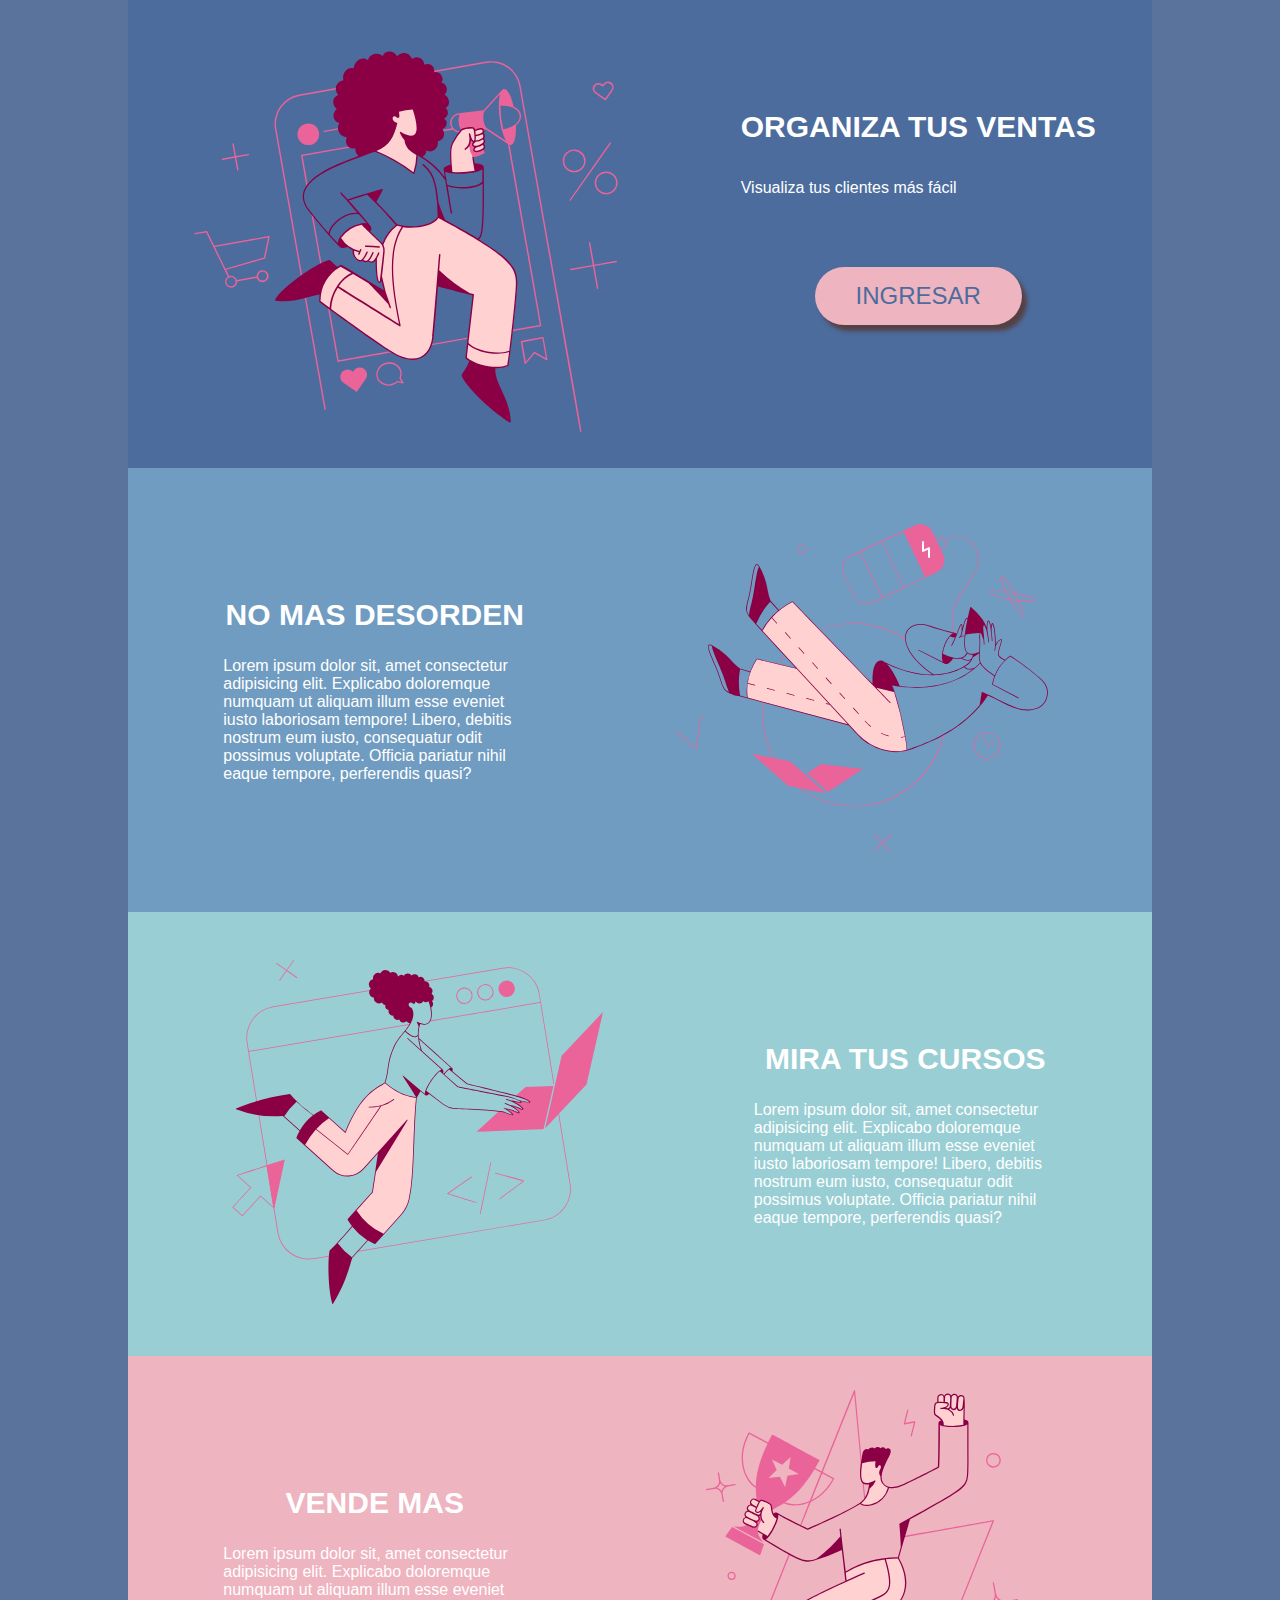
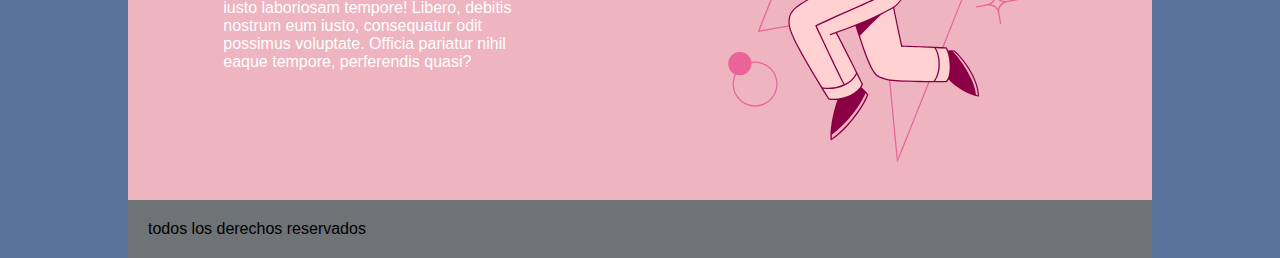
==== app/index.html @ 7ce1a906 "- mv dir /landing/ --> /app/" ====
<!DOCTYPE html>
<html lang="es">
<head>
	<meta charset="UTF-8">
	<meta name="viewport" content="width=device-width, initial-scale=1.0">
	<link rel="stylesheet" href="style.css">
	<title>Ediciones Azul</title>
</head>
<body>
	<div class="content">
		<header>
			<div class="left">
				<img class="img_header" src="woman.svg" alt="mujer con megafono">
			</div>
			<div class="right">
				<div class="text">
					<h1 class="right_tittle">organiza tus ventas</h1>
					<p class="right_p">Visualiza tus clientes más fácil</p>
					<div class="btn-group"><a href=""><button>ingresar</button></a></div>
				</div>
			</div>
		</header>
		<section class="section-one">
		
				<div class="section-left">
					<div>
						<h2>no mas desorden</h2>
						<p>Lorem ipsum dolor sit, amet consectetur adipisicing elit. Explicabo doloremque numquam ut aliquam illum esse eveniet iusto laboriosam tempore! Libero, debitis nostrum eum iusto, consequatur odit possimus voluptate. Officia pariatur nihil eaque tempore, perferendis quasi?</p>
					</div>
				</div>
				<div class="section-rigth"><img class="img-s" src="man.svg" alt=""></div>
			
		</section>

		<section class="section-two">
		
				<div class="section-left">
					<div>
						<h2>mira tus cursos</h2>
						<p>Lorem ipsum dolor sit, amet consectetur adipisicing elit. Explicabo doloremque numquam ut aliquam illum esse eveniet iusto laboriosam tempore! Libero, debitis nostrum eum iusto, consequatur odit possimus voluptate. Officia pariatur nihil eaque tempore, perferendis quasi?</p>
					</div>
				</div>
				<div class="section-rigth"><img class="img-s" src="gamer.svg" alt=""></div>
			
		</section>
		<section class="section-three">
		
				<div class="section-left">
					<div>
						<h2>vende mas</h2>
						<p>Lorem ipsum dolor sit, amet consectetur adipisicing elit. Explicabo doloremque numquam ut aliquam illum esse eveniet iusto laboriosam tempore! Libero, debitis nostrum eum iusto, consequatur odit possimus voluptate. Officia pariatur nihil eaque tempore, perferendis quasi?</p>
					</div>
				</div>
				<div class="section-rigth"><img class="img-s" src="copa.svg" alt=""></div>
			
		</section>
			<footer><p>todos los derechos reservados</p></footer>
	</div>

	
</body>
</html>
---- app/style.css ----
*{
	margin: 0;
	padding: 0;
	box-sizing: border-box;
	font-family: sans-serif;
}
body{
	background-color: #59739C
}
.content {
	max-width: 1024px;
	margin: 0 auto;
}
header{
	padding-top: 20px;
	background-color: #4C6C9D;
	display: flex;
	justify-content: space-around;
	align-items: center;


}	
	header img {
		width: 444px;
	}


	.right{
		
	}
	.text {
		max-width: 356px;

		
	}
	.right_tittle{
		color: #FFF;
		text-transform: uppercase;
		font-family: helvetica;
		font-size: 30px;
		margin-top: -15%;
		margin-bottom: 10%;
	}	

	.right_p{
		color: #fff;
		font-family: sans-serif, helvetica;
		font-size: 16px;
		
	}
	
	.btn-group{
		display: flex;
		justify-content: center;
		margin-top: 70px;
		
	}
	
	button {
		width: 207px;
		height: 76;
		padding: 15px;
		background-color: #EEB4C0;
		border-radius: 53px;
		justify-content: center;
		font-size: 24px;
		text-transform: uppercase;
		color:#4C6C9D ;
		box-shadow: 5px 6px 4px #554044;
		border: none;
		cursor: pointer;
	


	}
.section-one{
	background-color: #709CC1;
	display: flex;
	justify-content: space-around;
	align-items: center;
	padding: 25px;

}	
		.section-one img {
			color: #fff;
			width: 390px;
			}
		.section-one p {
			color: #fff;
			font-size: 16px;
			margin-top: 25px;
			
			}
	.section-left {
		width: 303px;

	}



	h2 {
		font-size: 30px;
		color: #fff;
		text-transform: uppercase;
		text-align: center;

	}

.section-two{
	display: flex;
	background-color: #99CED4;
	padding: 25px;
	justify-content: space-around;
	align-items: center;
    flex-direction: row-reverse;

}
	.section-two img {
		width: 390px;
	}
	.section-two p {
			color: #fff;
			font-size: 16px;
			margin-top: 25px;
			
			}
.section-three{
	display: flex;
	background-color: #EEB4C0;
	padding: 25px;
	justify-content: space-around;
	align-items: center;
	/* flex-direction: row-reverse;*/
}
	.section-three img {
		width: 390px;

	}
	.section-three p {
			color: #fff;
			font-size: 16px;
			margin-top: 25px;
			
			}

footer	{
background-color: #6E7376;
padding: 20px;}	


/*responsive bien de cabeza*/		
@media only screen and (max-width: 425px) {
	header{
			flex-direction: column;
			padding-bottom: 20px;
		}

			header img {
		width: 333px;
	}
		.right_tittle{
		
		font-size: 30px;
		margin-top: -10%;
		margin-bottom: 7%;
	}	

	.btn-group{
		margin-top: 50px;
	}

	/*seccion uno*/
	.section-one{
		flex-direction: column;
		padding-top: 35px;
	}
		.section-one img{
			width: 290px;
		}

		/*seccion dos*/
	.section-two{
	
    flex-direction: column-reverse;
    padding-bottom: 50px;
		}
			.section-two img {
				width: 290px;
			}
	/*seccion 3*/
	.section-three{
		flex-direction: column;
		padding-top: 50px;
	}
		.section-three img {
		width: 290px;
					}
}


		
@media only screen and (max-width: 679px) {
	header{
			flex-direction: column;
			padding-bottom: 20px;
		}

			header img {
		width: 333px;
	}
		.right_tittle{
		
		font-size: 30px;
		margin-top: -10%;
		margin-bottom: 7%;
	}	

	.btn-group{
		margin-top: 50px;
	}

	/*seccion uno*/
	.section-one{
		flex-direction: column;
		padding-top: 35px;
	}
		.section-one img{
			width: 290px;
		}

		/*seccion dos*/
	.section-two{
	
    flex-direction: column-reverse;
    padding-bottom: 50px;
		}
			.section-two img {
				width: 290px;
			}
	/*seccion 3*/
	.section-three{
		flex-direction: column;
		padding-top: 50px;
	}
		.section-three img {
		width: 290px;
					}
}
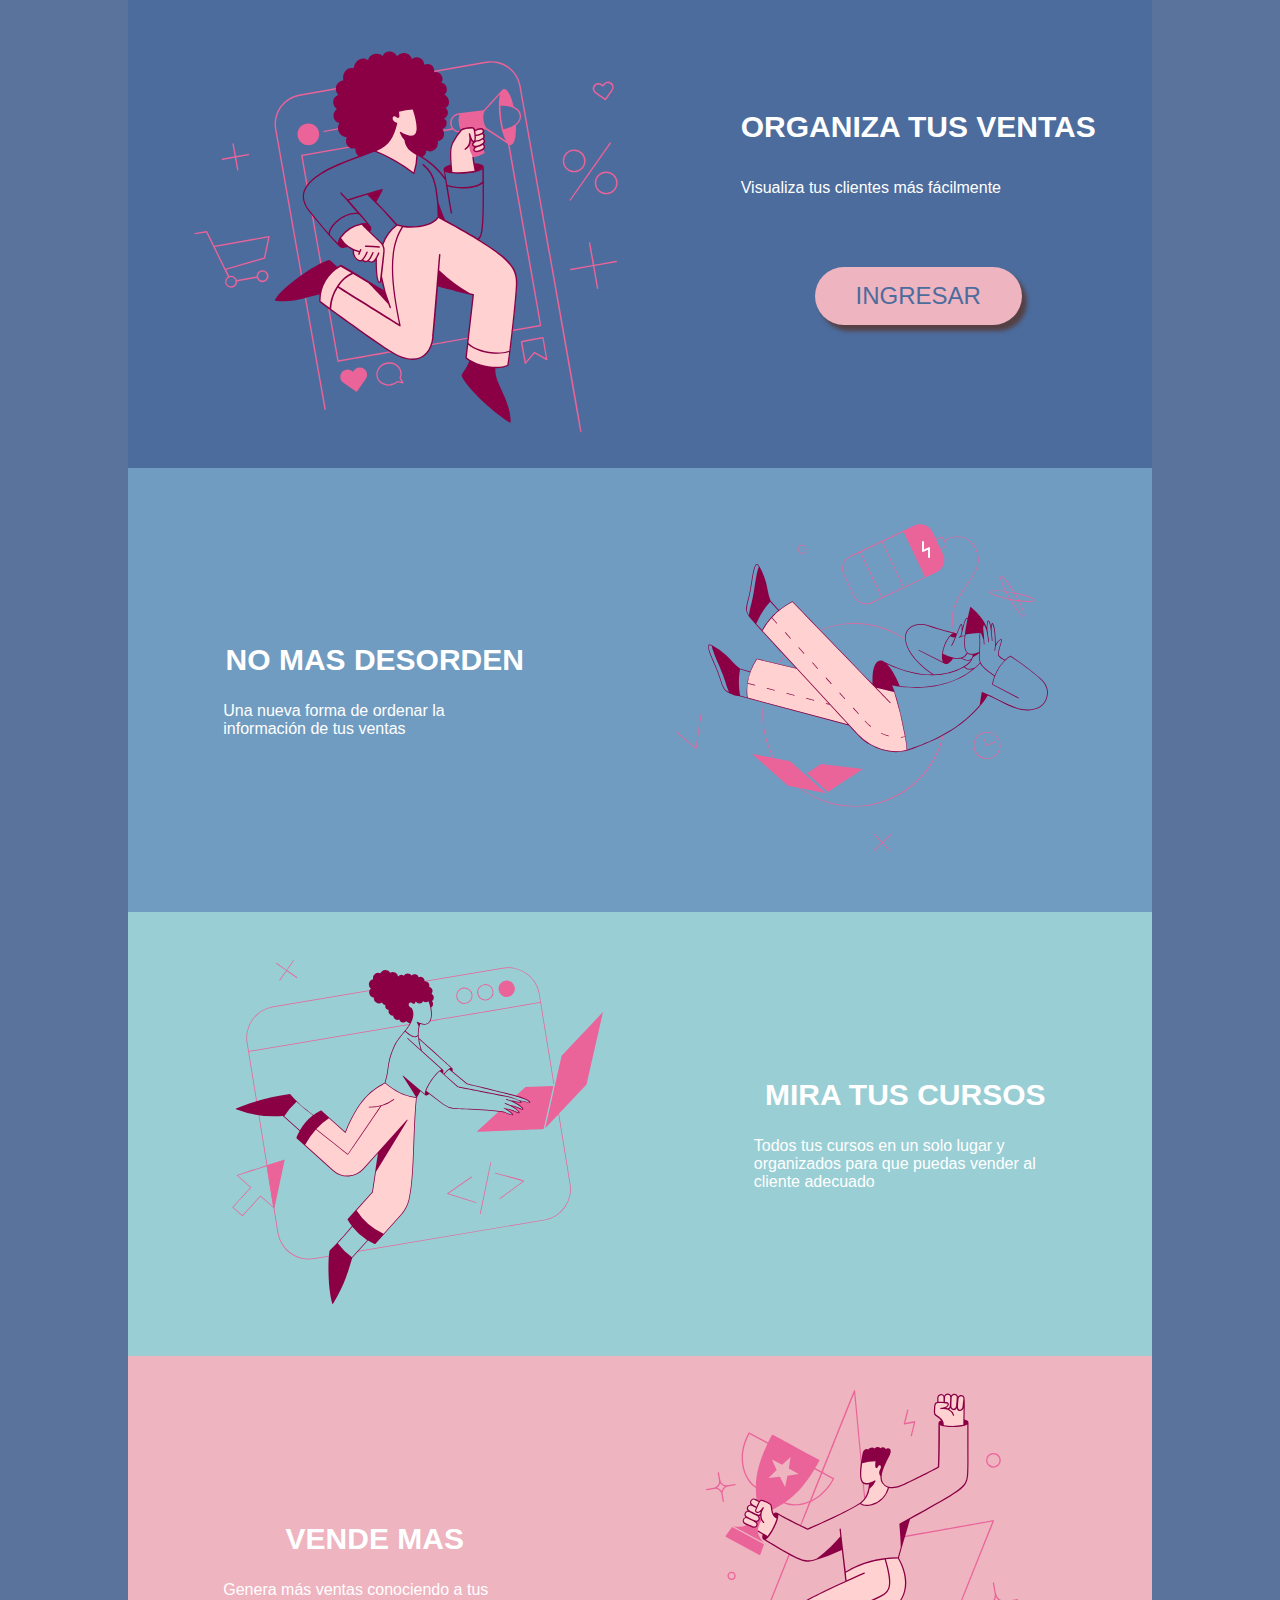
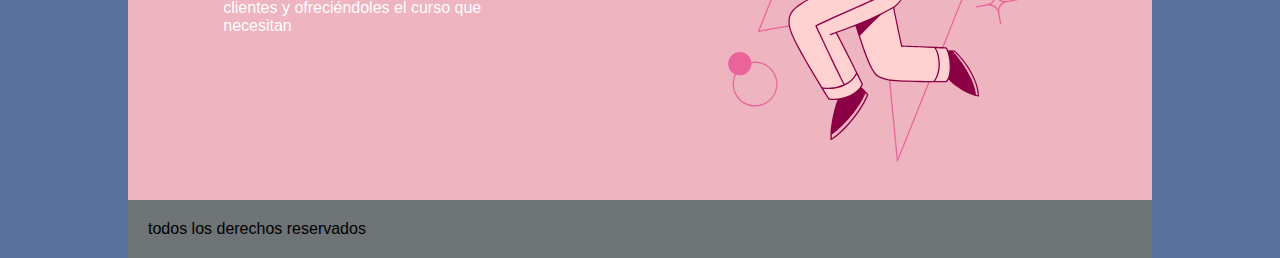
==== commit be7f592a: "- min ch txt html" ====
--- a/app/index.html
+++ b/app/index.html
@@ -8,6 +8,7 @@
 </head>
 <body>
 	<div class="content">
+
 		<header>
 			<div class="left">
 				<img class="img_header" src="woman.svg" alt="mujer con megafono">
@@ -15,48 +16,47 @@
 			<div class="right">
 				<div class="text">
 					<h1 class="right_tittle">organiza tus ventas</h1>
-					<p class="right_p">Visualiza tus clientes más fácil</p>
-					<div class="btn-group"><a href=""><button>ingresar</button></a></div>
+					<p class="right_p">Visualiza tus clientes más fácilmente</p>
+					<div class="btn-group"><a href="./data.html"><button>ingresar</button></a></div>
 				</div>
 			</div>
 		</header>
-		<section class="section-one">
-		
+
+		<section class="section-one">		
 				<div class="section-left">
 					<div>
 						<h2>no mas desorden</h2>
-						<p>Lorem ipsum dolor sit, amet consectetur adipisicing elit. Explicabo doloremque numquam ut aliquam illum esse eveniet iusto laboriosam tempore! Libero, debitis nostrum eum iusto, consequatur odit possimus voluptate. Officia pariatur nihil eaque tempore, perferendis quasi?</p>
+						<p>Una nueva forma de ordenar la información de tus ventas</p>
 					</div>
 				</div>
-				<div class="section-rigth"><img class="img-s" src="man.svg" alt=""></div>
-			
+				<div class="section-rigth"><img class="img-s" src="man.svg" alt=""></div>			
 		</section>
 
-		<section class="section-two">
-		
+		<section class="section-two">		
 				<div class="section-left">
 					<div>
 						<h2>mira tus cursos</h2>
-						<p>Lorem ipsum dolor sit, amet consectetur adipisicing elit. Explicabo doloremque numquam ut aliquam illum esse eveniet iusto laboriosam tempore! Libero, debitis nostrum eum iusto, consequatur odit possimus voluptate. Officia pariatur nihil eaque tempore, perferendis quasi?</p>
+						<p>Todos tus cursos en un solo lugar y organizados para que puedas vender al cliente adecuado</p>
 					</div>
 				</div>
-				<div class="section-rigth"><img class="img-s" src="gamer.svg" alt=""></div>
-			
+				<div class="section-rigth"><img class="img-s" src="gamer.svg" alt=""></div>			
 		</section>
-		<section class="section-three">
-		
+
+		<section class="section-three">		
 				<div class="section-left">
 					<div>
 						<h2>vende mas</h2>
-						<p>Lorem ipsum dolor sit, amet consectetur adipisicing elit. Explicabo doloremque numquam ut aliquam illum esse eveniet iusto laboriosam tempore! Libero, debitis nostrum eum iusto, consequatur odit possimus voluptate. Officia pariatur nihil eaque tempore, perferendis quasi?</p>
+						<p>Genera más ventas conociendo a tus clientes y ofreciéndoles el curso que necesitan</p>
 					</div>
 				</div>
-				<div class="section-rigth"><img class="img-s" src="copa.svg" alt=""></div>
-			
+				<div class="section-rigth"><img class="img-s" src="copa.svg" alt=""></div>			
 		</section>
-			<footer><p>todos los derechos reservados</p></footer>
+
+		<footer>
+			<p>todos los derechos reservados</p>
+		</footer>
+
 	</div>
-
 	
 </body>
 </html>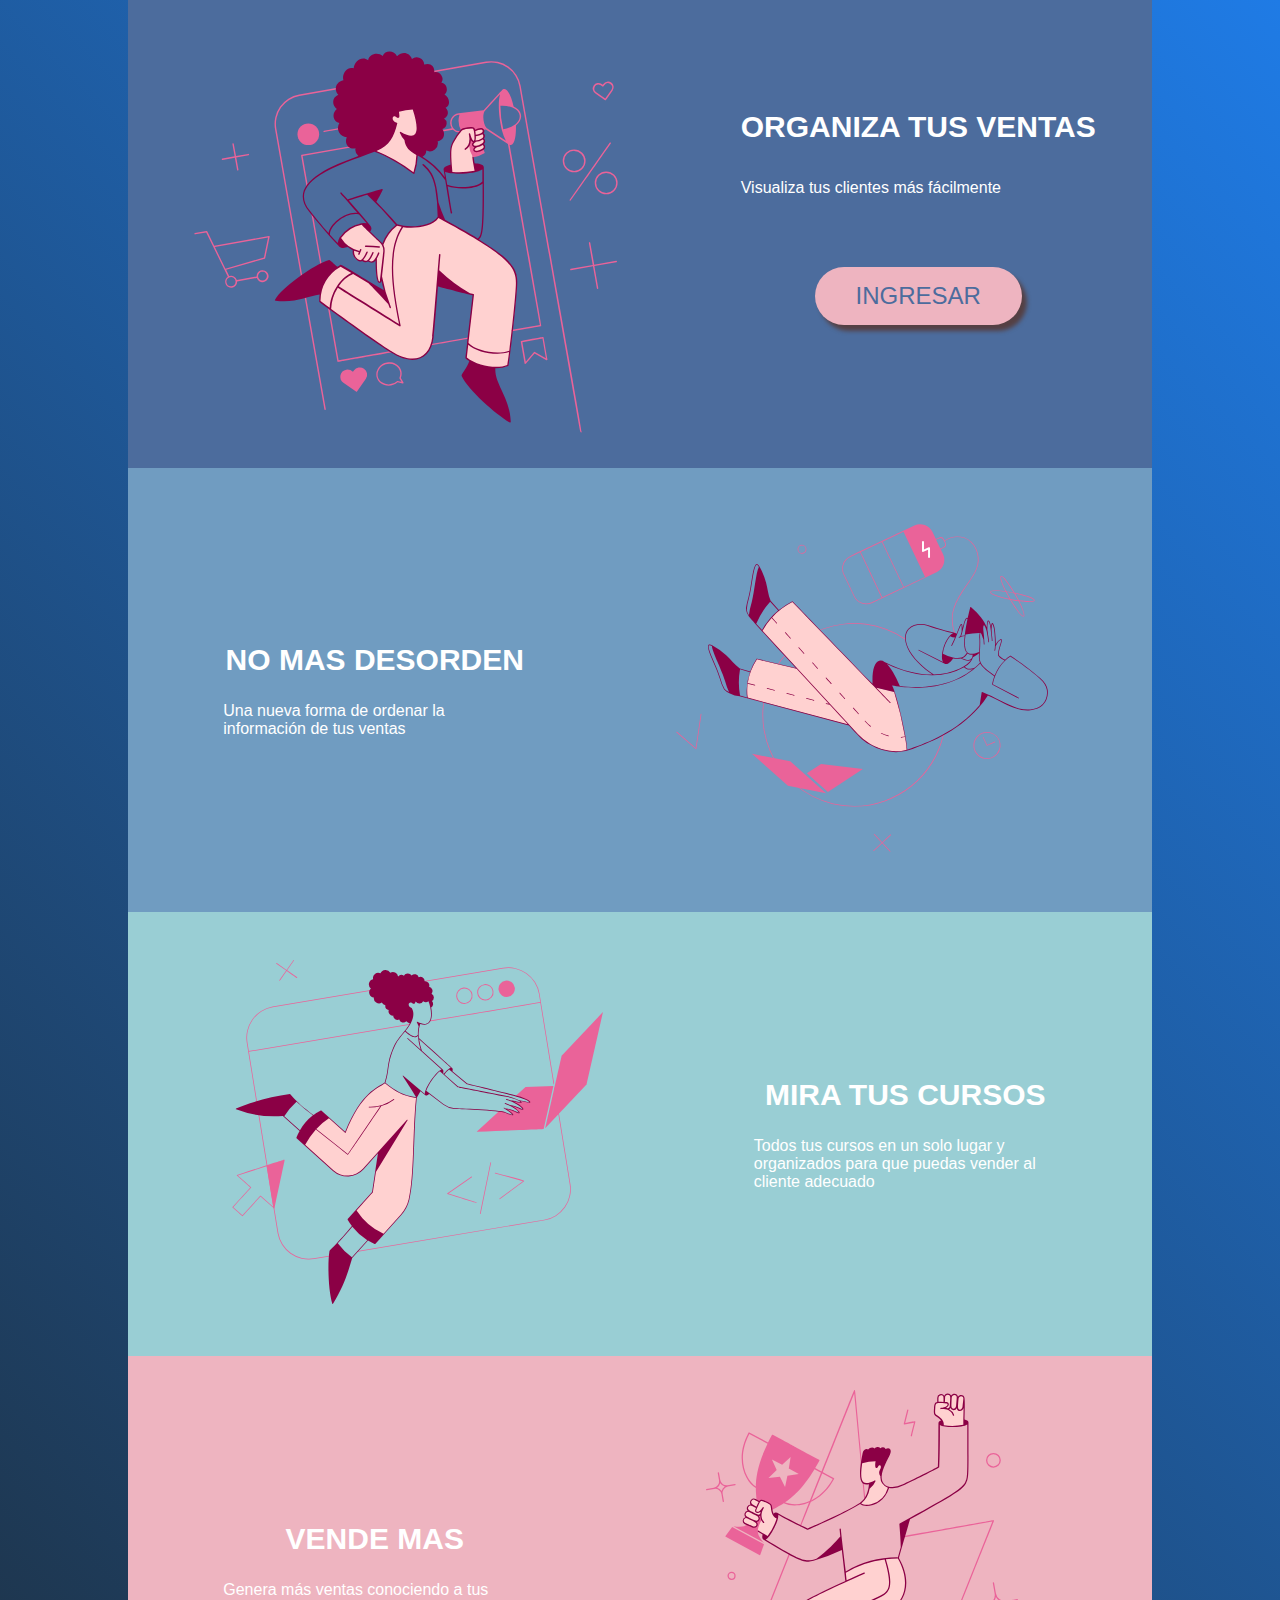
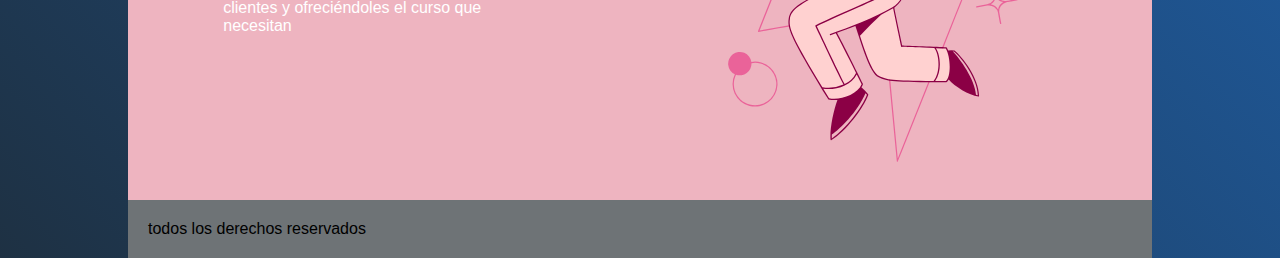
==== commit f2e3db84: "- ch link index" ====
--- a/app/index.html
+++ b/app/index.html
@@ -17,7 +17,7 @@
 				<div class="text">
 					<h1 class="right_tittle">organiza tus ventas</h1>
 					<p class="right_p">Visualiza tus clientes más fácilmente</p>
-					<div class="btn-group"><a href="./data.html"><button>ingresar</button></a></div>
+					<div class="btn-group"><a href="./cursos.php"><button>ingresar</button></a></div>
 				</div>
 			</div>
 		</header>
--- a/app/style.css
+++ b/app/style.css
@@ -5,7 +5,8 @@
 	font-family: sans-serif;
 }
 body{
-	background-color: #59739C
+	/*background-color: #59739C*/
+	background: linear-gradient(45deg, rgba(30,49,67,1) 0%, rgba(31,123,229,1) 100%);
 }
 .content {
 	max-width: 1024px;
@@ -73,6 +74,12 @@
 
 
 	}
+
+	button:hover{
+		transform: scale(1.1);
+		transition: 1s;
+	}
+	
 .section-one{
 	background-color: #709CC1;
 	display: flex;
